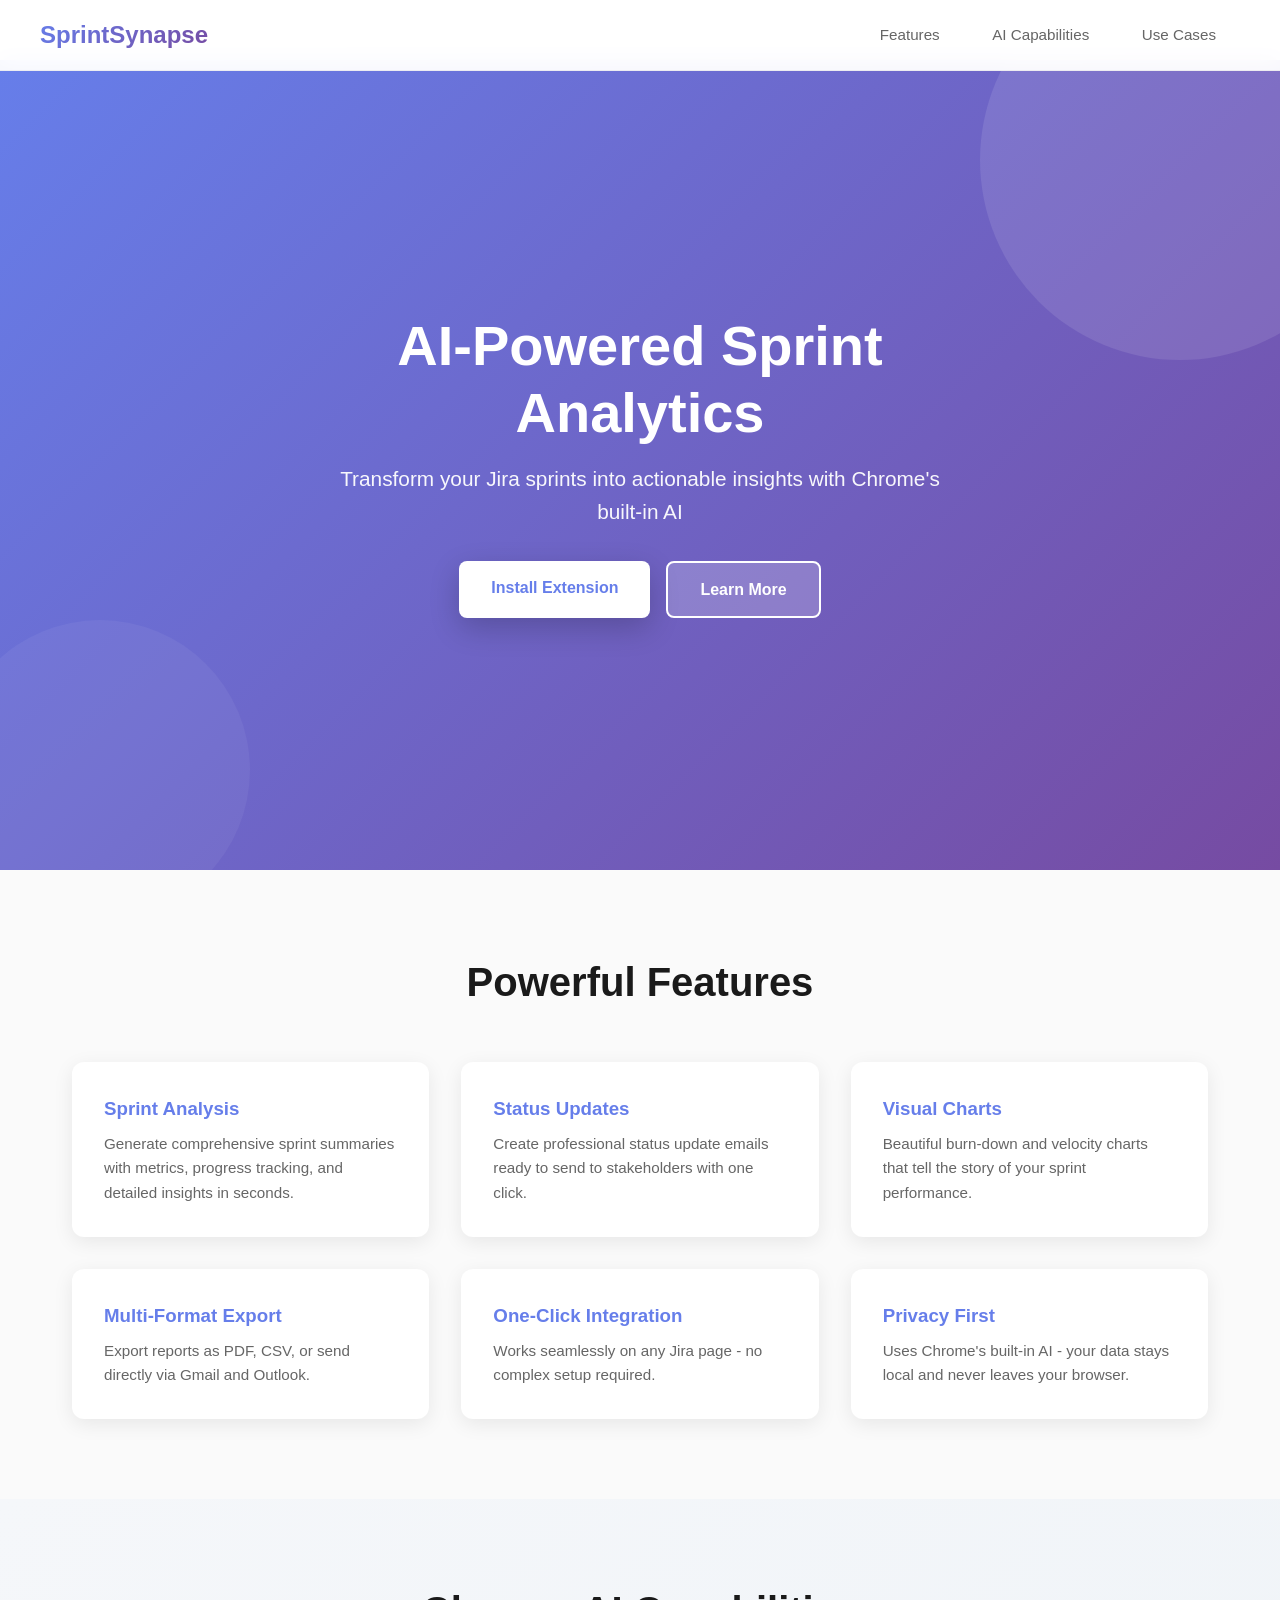
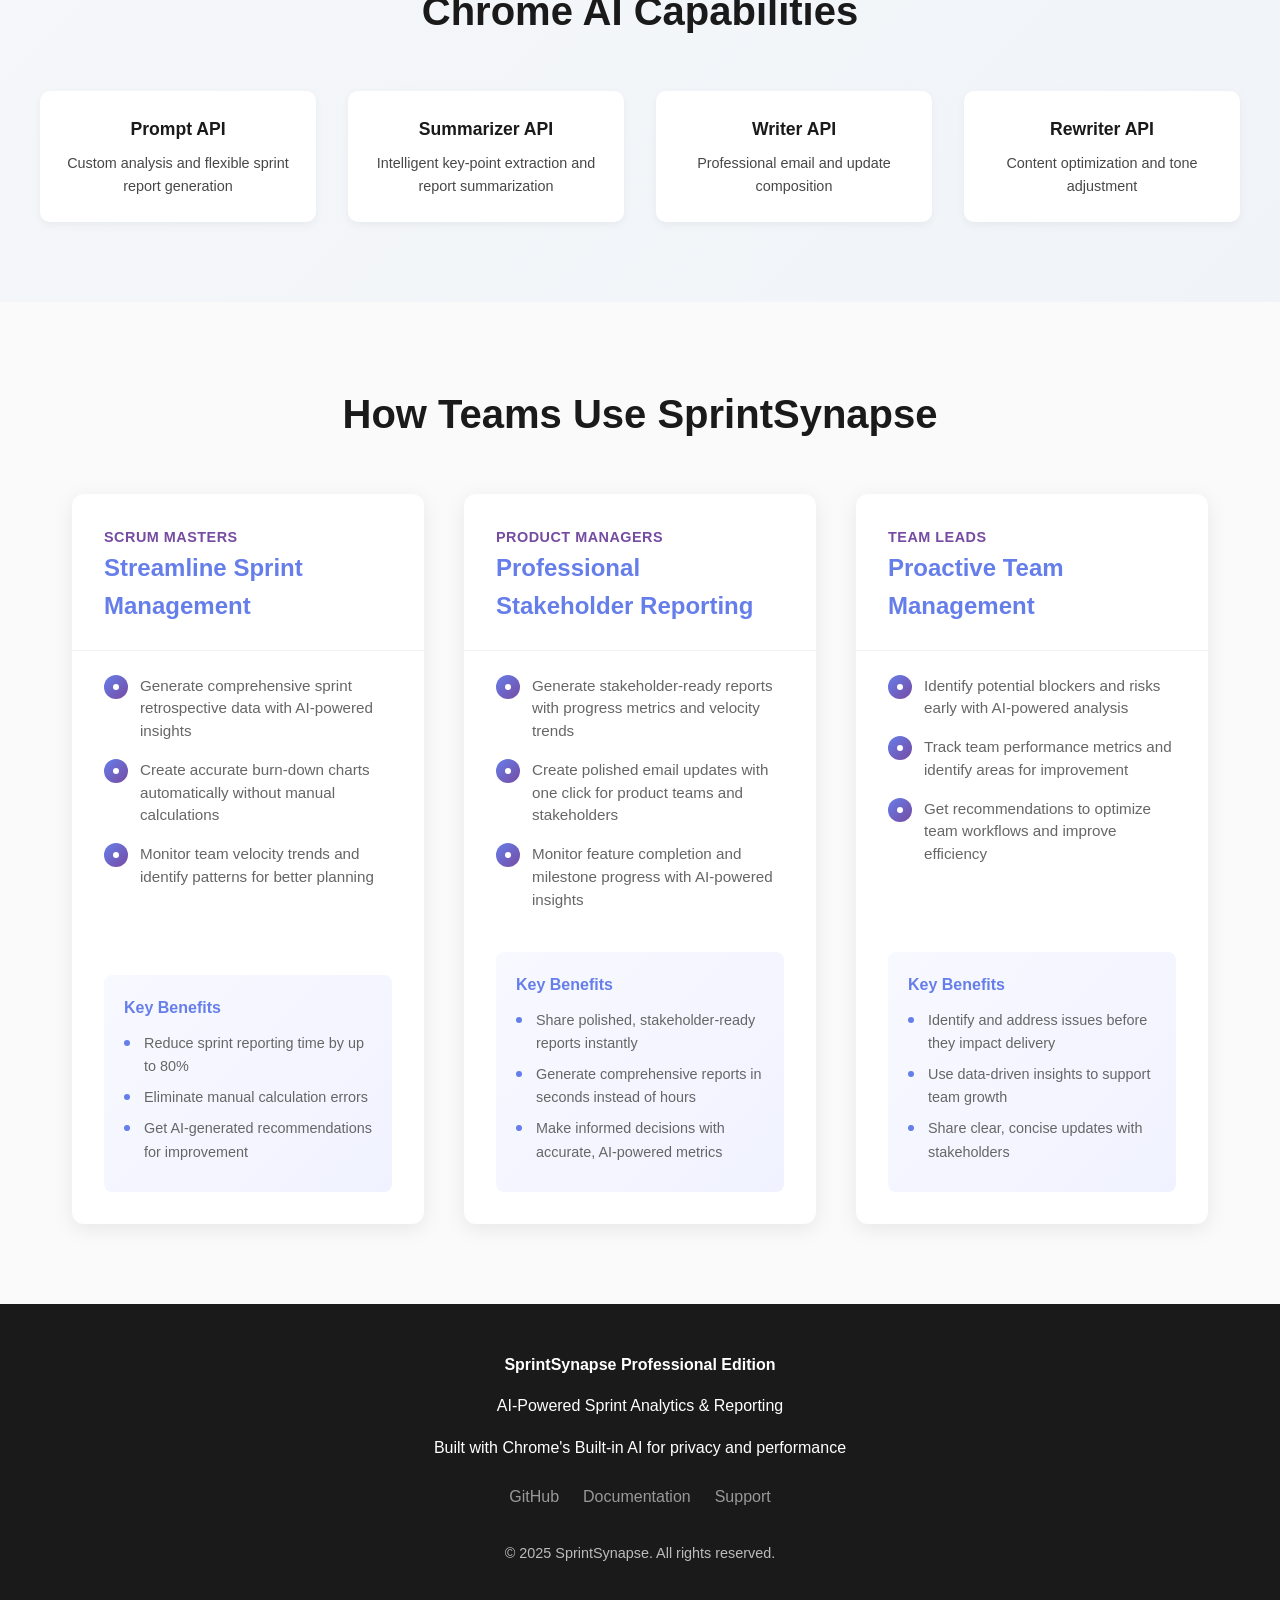
==== index.html @ 49aaa430 "Create index.html" ====
<!DOCTYPE html>
<html lang="en">
<head>
    <meta charset="UTF-8">
    <meta name="viewport" content="width=device-width, initial-scale=1.0">
    <title>SprintSynapse - AI-Powered Sprint Analytics</title>
    <style>
        * {
            margin: 0;
            padding: 0;
            box-sizing: border-box;
        }

        body {
            font-family: -apple-system, BlinkMacSystemFont, 'Segoe UI', Roboto, 'Helvetica Neue', Arial, sans-serif;
            line-height: 1.6;
            color: #1a1a1a;
            background: #fafafa;
            overflow-x: hidden;
        }

        /* Navigation */
        nav {
            position: fixed;
            top: 0;
            width: 100%;
            backdrop-filter: blur(10px);
            background: rgba(255, 255, 255, 0.95);
            z-index: 1000;
            border-bottom: 1px solid rgba(0, 0, 0, 0.05);
            padding: 1rem 2rem;
        }

        nav .container {
            max-width: 1200px;
            margin: 0 auto;
            display: flex;
            justify-content: space-between;
            align-items: center;
        }

        .logo {
            font-size: 1.5rem;
            font-weight: 700;
            background: linear-gradient(135deg, #667eea, #764ba2);
            -webkit-background-clip: text;
            -webkit-text-fill-color: transparent;
            background-clip: text;
        }

        nav a {
            color: #666;
            text-decoration: none;
            margin: 0 1.5rem;
            font-size: 0.95rem;
            transition: color 0.3s;
        }

        nav a:hover {
            color: #667eea;
        }

        /* Hero Section */
        .hero {
            margin-top: 60px;
            min-height: 90vh;
            background: linear-gradient(135deg, #667eea 0%, #764ba2 100%);
            color: white;
            display: flex;
            align-items: center;
            justify-content: center;
            position: relative;
            overflow: hidden;
        }

        .hero::before {
            content: '';
            position: absolute;
            width: 400px;
            height: 400px;
            background: rgba(255, 255, 255, 0.1);
            border-radius: 50%;
            top: -100px;
            right: -100px;
            animation: float 6s ease-in-out infinite;
        }

        .hero::after {
            content: '';
            position: absolute;
            width: 300px;
            height: 300px;
            background: rgba(255, 255, 255, 0.05);
            border-radius: 50%;
            bottom: -50px;
            left: -50px;
            animation: float 8s ease-in-out infinite reverse;
        }

        @keyframes float {
            0%, 100% { transform: translateY(0px); }
            50% { transform: translateY(30px); }
        }

        .hero-content {
            position: relative;
            z-index: 1;
            text-align: center;
            max-width: 700px;
            padding: 2rem;
        }

        .hero h1 {
            font-size: 3.5rem;
            margin-bottom: 1rem;
            line-height: 1.2;
        }

        .hero p {
            font-size: 1.3rem;
            margin-bottom: 2rem;
            opacity: 0.95;
        }

        .cta-buttons {
            display: flex;
            gap: 1rem;
            justify-content: center;
            flex-wrap: wrap;
        }

        .btn {
            padding: 14px 32px;
            border: none;
            border-radius: 8px;
            cursor: pointer;
            font-weight: 600;
            font-size: 1rem;
            transition: all 0.3s;
            text-decoration: none;
            display: inline-block;
        }

        .btn-primary {
            background: white;
            color: #667eea;
            box-shadow: 0 10px 30px rgba(0, 0, 0, 0.2);
        }

        .btn-primary:hover {
            transform: translateY(-2px);
            box-shadow: 0 15px 40px rgba(0, 0, 0, 0.3);
        }

        .btn-secondary {
            background: rgba(255, 255, 255, 0.2);
            color: white;
            border: 2px solid white;
        }

        .btn-secondary:hover {
            background: rgba(255, 255, 255, 0.3);
            transform: translateY(-2px);
        }

        /* Features Section */
        .features {
            padding: 5rem 2rem;
            max-width: 1200px;
            margin: 0 auto;
        }

        .section-title {
            text-align: center;
            font-size: 2.5rem;
            margin-bottom: 3rem;
            color: #1a1a1a;
        }

        .features-grid {
            display: grid;
            grid-template-columns: repeat(auto-fit, minmax(300px, 1fr));
            gap: 2rem;
        }

        .feature-card {
            background: white;
            padding: 2rem;
            border-radius: 12px;
            box-shadow: 0 5px 20px rgba(0, 0, 0, 0.08);
            transition: all 0.3s;
        }

        .feature-card:hover {
            transform: translateY(-5px);
            box-shadow: 0 15px 40px rgba(0, 0, 0, 0.15);
        }

        .feature-card h3 {
            margin-bottom: 0.5rem;
            color: #667eea;
        }

        .feature-card p {
            color: #666;
            font-size: 0.95rem;
        }

        /* AI Features */
        .ai-features {
            background: linear-gradient(135deg, #f5f7fa, #f0f4f8);
            padding: 5rem 2rem;
        }

        .ai-features .section-title {
            margin-bottom: 3rem;
        }

        .ai-grid {
            display: grid;
            grid-template-columns: repeat(auto-fit, minmax(250px, 1fr));
            gap: 2rem;
            max-width: 1200px;
            margin: 0 auto;
        }

        .ai-badge {
            background: white;
            padding: 1.5rem;
            border-radius: 10px;
            text-align: center;
            box-shadow: 0 3px 10px rgba(0, 0, 0, 0.05);
            transition: all 0.3s;
        }

        .ai-badge:hover {
            background: linear-gradient(135deg, #667eea, #764ba2);
            color: white;
            transform: scale(1.05);
        }

        .ai-badge h4 {
            margin-bottom: 0.5rem;
            font-size: 1.1rem;
        }

        .ai-badge p {
            font-size: 0.9rem;
            opacity: 0.8;
        }

        /* Updated Use Cases Section */
        .use-cases {
            max-width: 1200px;
            margin: 0 auto;
            padding: 5rem 2rem;
        }

        .use-cases-grid {
            display: grid;
            grid-template-columns: repeat(auto-fit, minmax(350px, 1fr));
            gap: 2.5rem;
        }

        .use-case-card {
            background: white;
            border-radius: 12px;
            overflow: hidden;
            box-shadow: 0 5px 20px rgba(0, 0, 0, 0.08);
            transition: all 0.3s ease;
            height: 100%;
            display: flex;
            flex-direction: column;
        }

        .use-case-card:hover {
            transform: translateY(-8px);
            box-shadow: 0 15px 40px rgba(0, 0, 0, 0.15);
        }

        .use-case-header {
            padding: 2rem 2rem 1rem;
            border-bottom: 1px solid rgba(0, 0, 0, 0.05);
        }

        .use-case-header h3 {
            font-size: 1.5rem;
            margin-bottom: 0.5rem;
            color: #667eea;
        }

        .use-case-role {
            color: #764ba2;
            font-weight: 600;
            font-size: 0.9rem;
            text-transform: uppercase;
            letter-spacing: 0.5px;
        }

        .use-case-body {
            padding: 1.5rem 2rem 2rem;
            flex-grow: 1;
            display: flex;
            flex-direction: column;
        }

        .use-case-features {
            margin-bottom: 1.5rem;
            flex-grow: 1;
        }

        .use-case-feature {
            display: flex;
            align-items: flex-start;
            margin-bottom: 1rem;
        }

        .feature-icon {
            width: 24px;
            height: 24px;
            background: linear-gradient(135deg, #667eea, #764ba2);
            border-radius: 50%;
            display: flex;
            align-items: center;
            justify-content: center;
            margin-right: 12px;
            flex-shrink: 0;
        }

        .feature-icon::after {
            content: '';
            width: 6px;
            height: 6px;
            background: white;
            border-radius: 50%;
        }

        .use-case-feature p {
            color: #666;
            font-size: 0.95rem;
            line-height: 1.5;
        }

        .use-case-benefits {
            background: linear-gradient(135deg, #f8f9ff, #f0f2ff);
            border-radius: 8px;
            padding: 1.25rem;
        }

        .use-case-benefits h4 {
            font-size: 1rem;
            margin-bottom: 0.75rem;
            color: #667eea;
        }

        .benefits-list {
            list-style: none;
        }

        .benefits-list li {
            position: relative;
            padding-left: 1.25rem;
            margin-bottom: 0.5rem;
            color: #666;
            font-size: 0.9rem;
        }

        .benefits-list li:before {
            content: '';
            position: absolute;
            left: 0;
            top: 0.5rem;
            width: 6px;
            height: 6px;
            background: #667eea;
            border-radius: 50%;
        }

        /* Footer */
        footer {
            background: #1a1a1a;
            color: white;
            padding: 3rem 2rem;
            text-align: center;
        }

        footer p {
            margin-bottom: 1rem;
        }

        .social-links {
            display: flex;
            justify-content: center;
            gap: 1.5rem;
            margin-top: 1.5rem;
        }

        .social-links a {
            color: #999;
            text-decoration: none;
            transition: color 0.3s;
        }

        .social-links a:hover {
            color: #667eea;
        }

        /* Responsive */
        @media (max-width: 768px) {
            .hero h1 {
                font-size: 2rem;
            }

            .hero p {
                font-size: 1rem;
            }

            .section-title {
                font-size: 1.8rem;
            }

            .use-cases-grid {
                grid-template-columns: 1fr;
            }

            nav a {
                display: none;
            }
        }
    </style>
</head>
<body>
    <!-- Navigation -->
    <nav>
        <div class="container">
            <div class="logo">SprintSynapse</div>
            <div>
                <a href="#features">Features</a>
                <a href="#ai">AI Capabilities</a>
                <a href="#uses">Use Cases</a>
            </div>
        </div>
    </nav>

    <!-- Hero Section -->
    <section class="hero">
        <div class="hero-content">
            <h1>AI-Powered Sprint Analytics</h1>
            <p>Transform your Jira sprints into actionable insights with Chrome's built-in AI</p>
            <div class="cta-buttons">
                <a href="#" class="btn btn-primary">Install Extension</a>
                <a href="#features" class="btn btn-secondary">Learn More</a>
            </div>
        </div>
    </section>

    <!-- Features Section -->
    <section id="features" class="features">
        <h2 class="section-title">Powerful Features</h2>
        <div class="features-grid">
            <div class="feature-card">
                <h3>Sprint Analysis</h3>
                <p>Generate comprehensive sprint summaries with metrics, progress tracking, and detailed insights in seconds.</p>
            </div>
            <div class="feature-card">
                <h3>Status Updates</h3>
                <p>Create professional status update emails ready to send to stakeholders with one click.</p>
            </div>
            <div class="feature-card">
                <h3>Visual Charts</h3>
                <p>Beautiful burn-down and velocity charts that tell the story of your sprint performance.</p>
            </div>
            <div class="feature-card">
                <h3>Multi-Format Export</h3>
                <p>Export reports as PDF, CSV, or send directly via Gmail and Outlook.</p>
            </div>
            <div class="feature-card">
                <h3>One-Click Integration</h3>
                <p>Works seamlessly on any Jira page - no complex setup required.</p>
            </div>
            <div class="feature-card">
                <h3>Privacy First</h3>
                <p>Uses Chrome's built-in AI - your data stays local and never leaves your browser.</p>
            </div>
        </div>
    </section>

    <!-- AI Capabilities Section -->
    <section id="ai" class="ai-features">
        <h2 class="section-title">Chrome AI Capabilities</h2>
        <div class="ai-grid">
            <div class="ai-badge">
                <h4>Prompt API</h4>
                <p>Custom analysis and flexible sprint report generation</p>
            </div>
            <div class="ai-badge">
                <h4>Summarizer API</h4>
                <p>Intelligent key-point extraction and report summarization</p>
            </div>
            <div class="ai-badge">
                <h4>Writer API</h4>
                <p>Professional email and update composition</p>
            </div>
            <div class="ai-badge">
                <h4>Rewriter API</h4>
                <p>Content optimization and tone adjustment</p>
            </div>
        </div>
    </section>

    <!-- Updated Use Cases Section -->
    <section id="uses" class="use-cases">
        <h2 class="section-title">How Teams Use SprintSynapse</h2>
        
        <div class="use-cases-grid">
            <div class="use-case-card">
                <div class="use-case-header">
                    <div class="use-case-role">Scrum Masters</div>
                    <h3>Streamline Sprint Management</h3>
                </div>
                <div class="use-case-body">
                    <div class="use-case-features">
                        <div class="use-case-feature">
                            <div class="feature-icon"></div>
                            <p>Generate comprehensive sprint retrospective data with AI-powered insights</p>
                        </div>
                        <div class="use-case-feature">
                            <div class="feature-icon"></div>
                            <p>Create accurate burn-down charts automatically without manual calculations</p>
                        </div>
                        <div class="use-case-feature">
                            <div class="feature-icon"></div>
                            <p>Monitor team velocity trends and identify patterns for better planning</p>
                        </div>
                    </div>
                    <div class="use-case-benefits">
                        <h4>Key Benefits</h4>
                        <ul class="benefits-list">
                            <li>Reduce sprint reporting time by up to 80%</li>
                            <li>Eliminate manual calculation errors</li>
                            <li>Get AI-generated recommendations for improvement</li>
                        </ul>
                    </div>
                </div>
            </div>

            <div class="use-case-card">
                <div class="use-case-header">
                    <div class="use-case-role">Product Managers</div>
                    <h3>Professional Stakeholder Reporting</h3>
                </div>
                <div class="use-case-body">
                    <div class="use-case-features">
                        <div class="use-case-feature">
                            <div class="feature-icon"></div>
                            <p>Generate stakeholder-ready reports with progress metrics and velocity trends</p>
                        </div>
                        <div class="use-case-feature">
                            <div class="feature-icon"></div>
                            <p>Create polished email updates with one click for product teams and stakeholders</p>
                        </div>
                        <div class="use-case-feature">
                            <div class="feature-icon"></div>
                            <p>Monitor feature completion and milestone progress with AI-powered insights</p>
                        </div>
                    </div>
                    <div class="use-case-benefits">
                        <h4>Key Benefits</h4>
                        <ul class="benefits-list">
                            <li>Share polished, stakeholder-ready reports instantly</li>
                            <li>Generate comprehensive reports in seconds instead of hours</li>
                            <li>Make informed decisions with accurate, AI-powered metrics</li>
                        </ul>
                    </div>
                </div>
            </div>

            <div class="use-case-card">
                <div class="use-case-header">
                    <div class="use-case-role">Team Leads</div>
                    <h3>Proactive Team Management</h3>
                </div>
                <div class="use-case-body">
                    <div class="use-case-features">
                        <div class="use-case-feature">
                            <div class="feature-icon"></div>
                            <p>Identify potential blockers and risks early with AI-powered analysis</p>
                        </div>
                        <div class="use-case-feature">
                            <div class="feature-icon"></div>
                            <p>Track team performance metrics and identify areas for improvement</p>
                        </div>
                        <div class="use-case-feature">
                            <div class="feature-icon"></div>
                            <p>Get recommendations to optimize team workflows and improve efficiency</p>
                        </div>
                    </div>
                    <div class="use-case-benefits">
                        <h4>Key Benefits</h4>
                        <ul class="benefits-list">
                            <li>Identify and address issues before they impact delivery</li>
                            <li>Use data-driven insights to support team growth</li>
                            <li>Share clear, concise updates with stakeholders</li>
                        </ul>
                    </div>
                </div>
            </div>
        </div>
    </section>

    <!-- Footer -->
    <footer>
        <p><strong>SprintSynapse Professional Edition</strong></p>
        <p>AI-Powered Sprint Analytics & Reporting</p>
        <p>Built with Chrome's Built-in AI for privacy and performance</p>
        <div class="social-links">
            <a href="#">GitHub</a>
            <a href="#">Documentation</a>
            <a href="#">Support</a>
        </div>
        <p style="margin-top: 2rem; font-size: 0.9rem; opacity: 0.7;">© 2025 SprintSynapse. All rights reserved.</p>
    </footer>
</body>
</html>
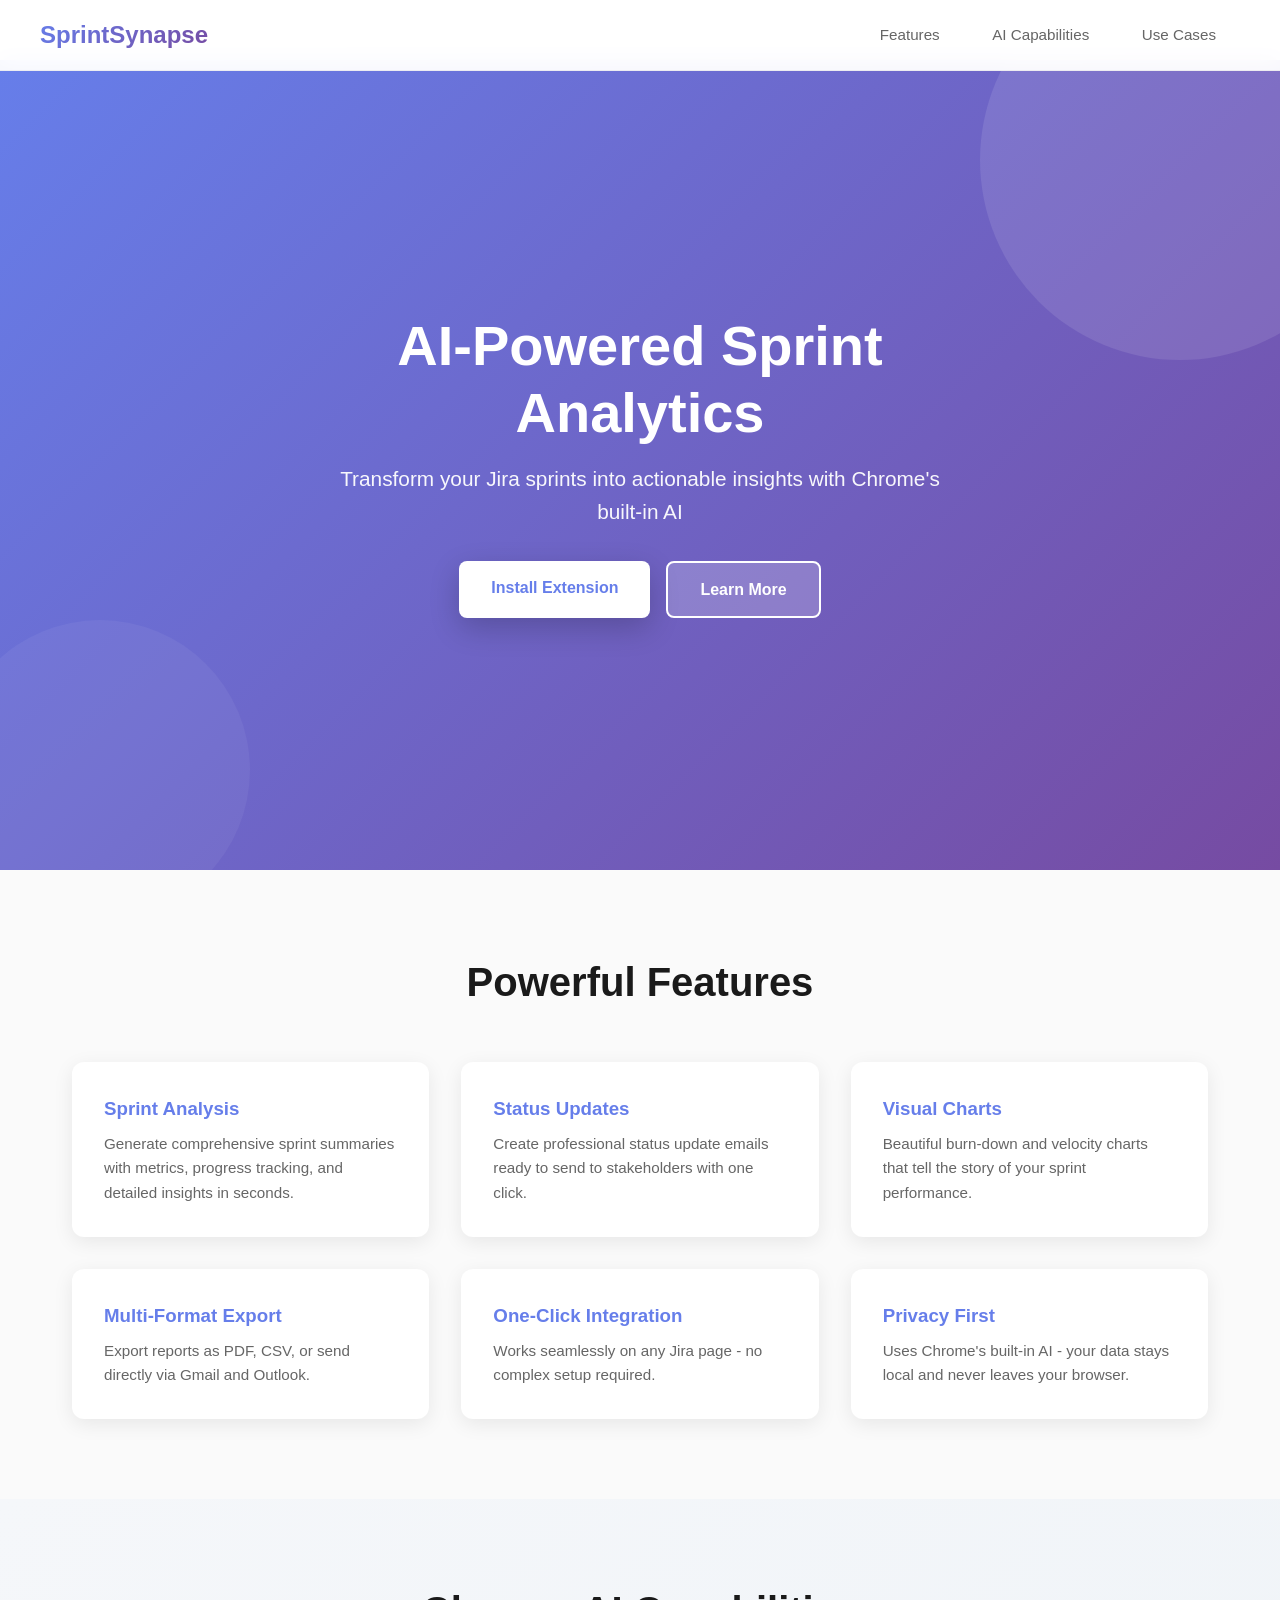
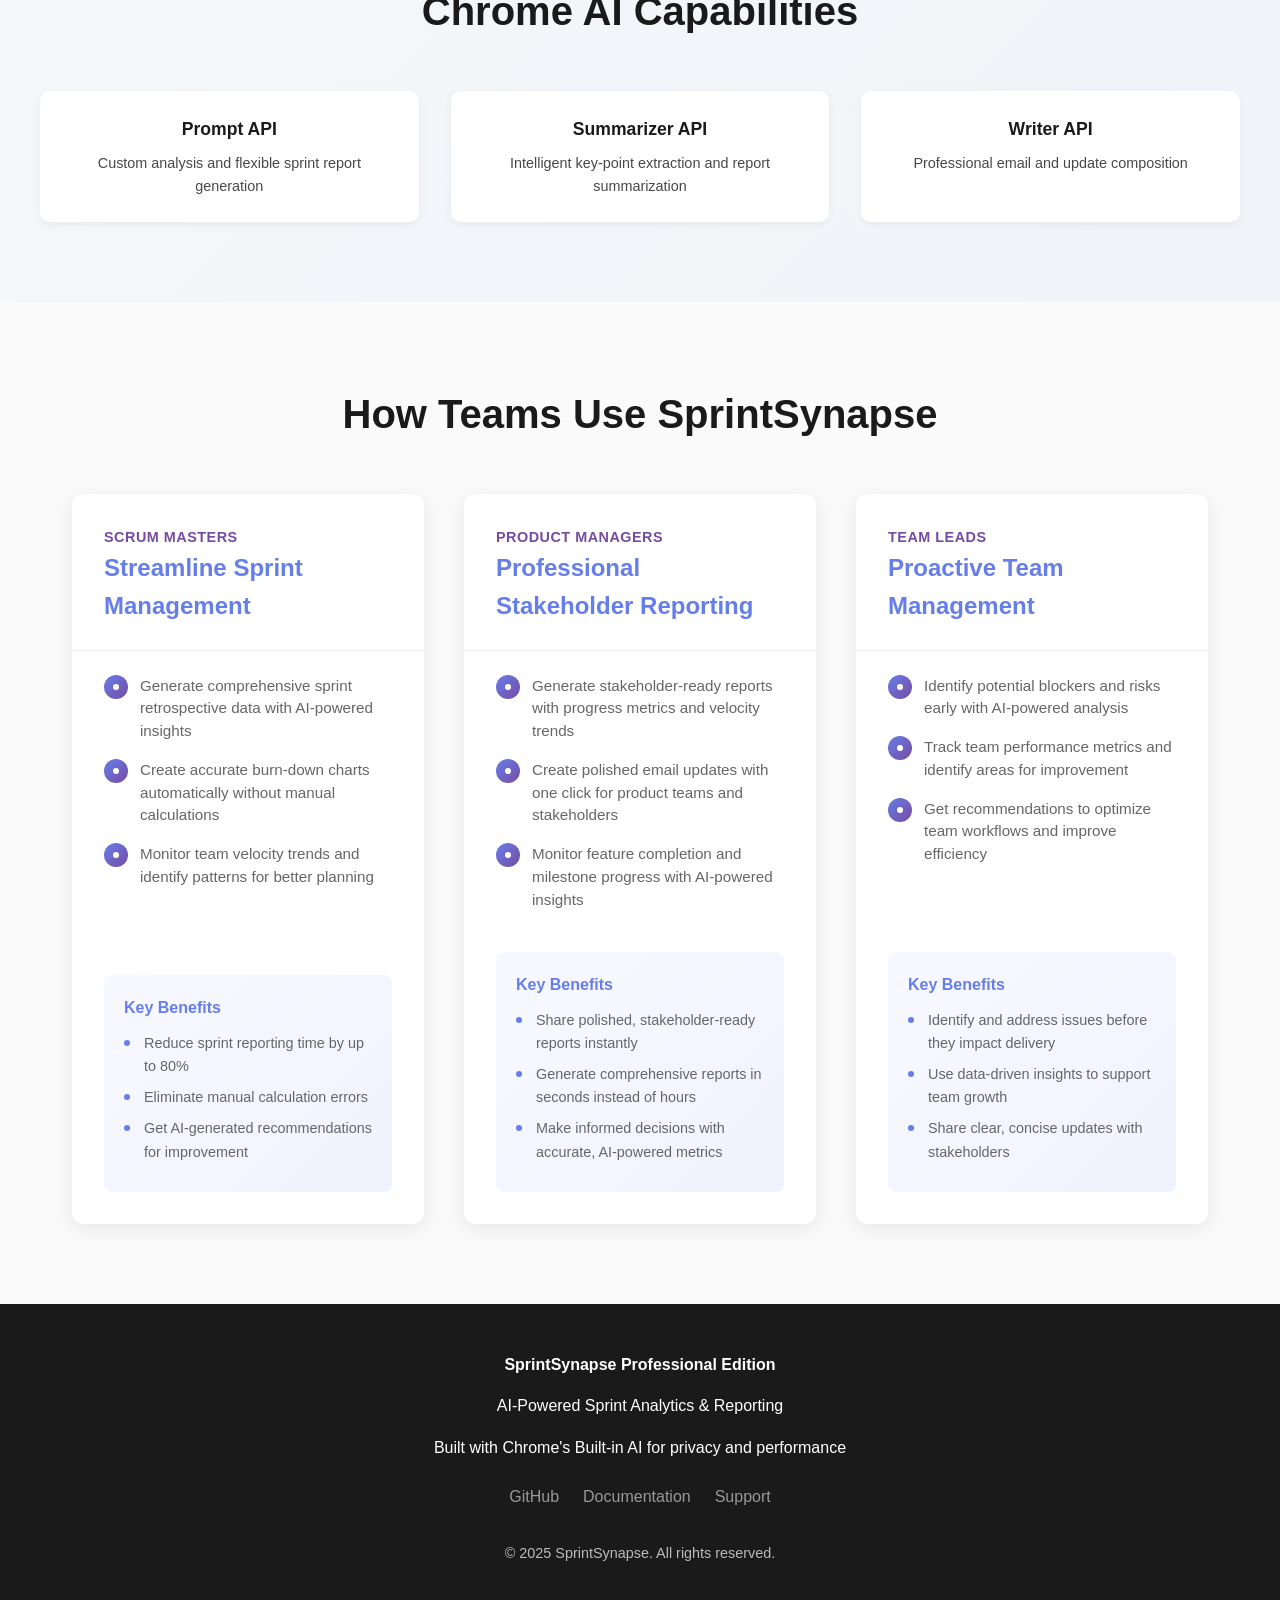
==== commit 6c4837a7: "Update index.html" ====
--- a/index.html
+++ b/index.html
@@ -218,10 +218,11 @@
 
         .ai-grid {
             display: grid;
-            grid-template-columns: repeat(auto-fit, minmax(250px, 1fr));
+            grid-template-columns: repeat(3, 1fr);
             gap: 2rem;
             max-width: 1200px;
             margin: 0 auto;
+            justify-items: stretch;
         }
 
         .ai-badge {
@@ -420,6 +421,10 @@
             }
 
             .use-cases-grid {
+                grid-template-columns: 1fr;
+            }
+
+            .ai-grid {
                 grid-template-columns: 1fr;
             }
 
@@ -448,7 +453,7 @@
             <h1>AI-Powered Sprint Analytics</h1>
             <p>Transform your Jira sprints into actionable insights with Chrome's built-in AI</p>
             <div class="cta-buttons">
-                <a href="#" class="btn btn-primary">Install Extension</a>
+                <a href="https://github.com/SuchithraChandrasekaran/sprintsynapse-chrome-ai" target="_blank" class="btn btn-primary">Install Extension</a>
                 <a href="#features" class="btn btn-secondary">Learn More</a>
             </div>
         </div>
@@ -500,10 +505,6 @@
             <div class="ai-badge">
                 <h4>Writer API</h4>
                 <p>Professional email and update composition</p>
-            </div>
-            <div class="ai-badge">
-                <h4>Rewriter API</h4>
-                <p>Content optimization and tone adjustment</p>
             </div>
         </div>
     </section>
@@ -614,9 +615,9 @@
         <p>AI-Powered Sprint Analytics & Reporting</p>
         <p>Built with Chrome's Built-in AI for privacy and performance</p>
         <div class="social-links">
-            <a href="#">GitHub</a>
-            <a href="#">Documentation</a>
-            <a href="#">Support</a>
+            <a href="https://github.com/SuchithraChandrasekaran/sprintsynapse-chrome-ai" target="_blank">GitHub</a>
+            <a href="https://github.com/SuchithraChandrasekaran/sprintsynapse-chrome-ai/wiki" target="_blank">Documentation</a>
+            <a href="https://github.com/SuchithraChandrasekaran/sprintsynapse-chrome-ai/wiki" target="_blank">Support</a>
         </div>
         <p style="margin-top: 2rem; font-size: 0.9rem; opacity: 0.7;">© 2025 SprintSynapse. All rights reserved.</p>
     </footer>
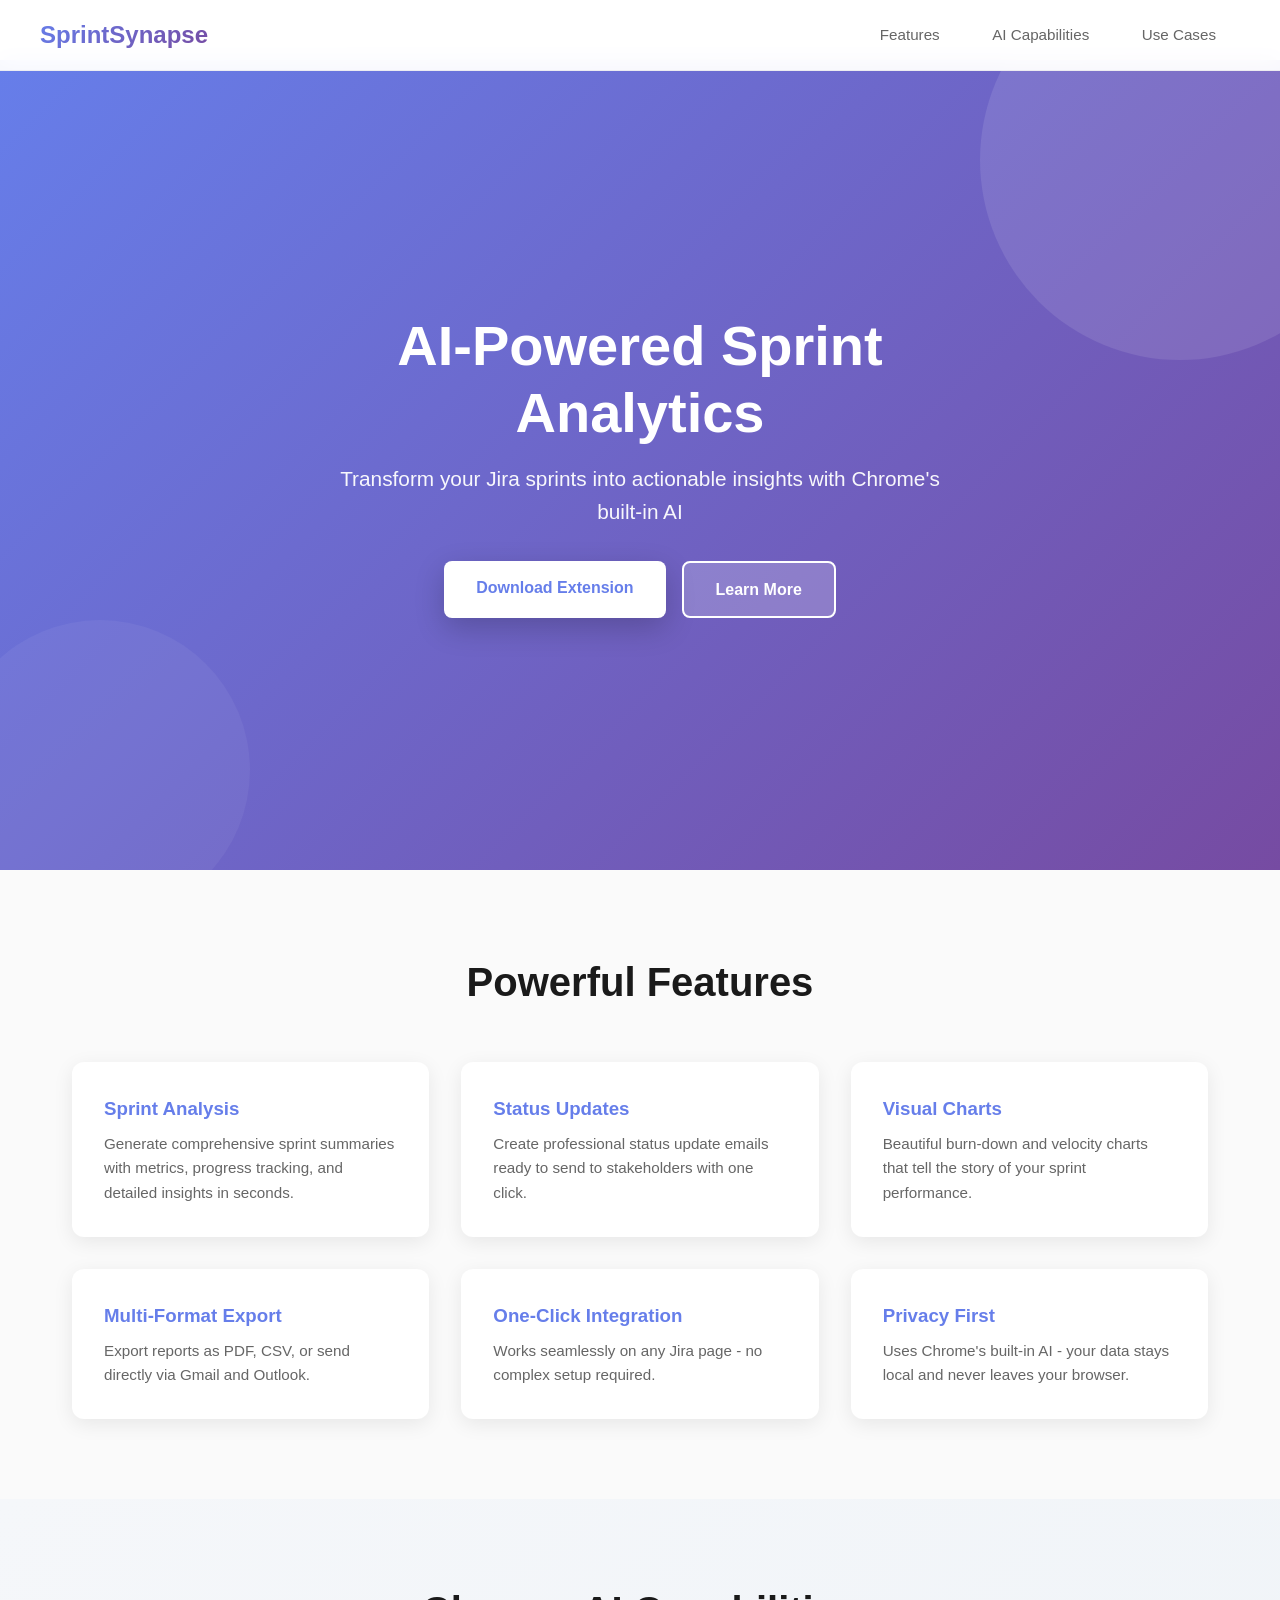
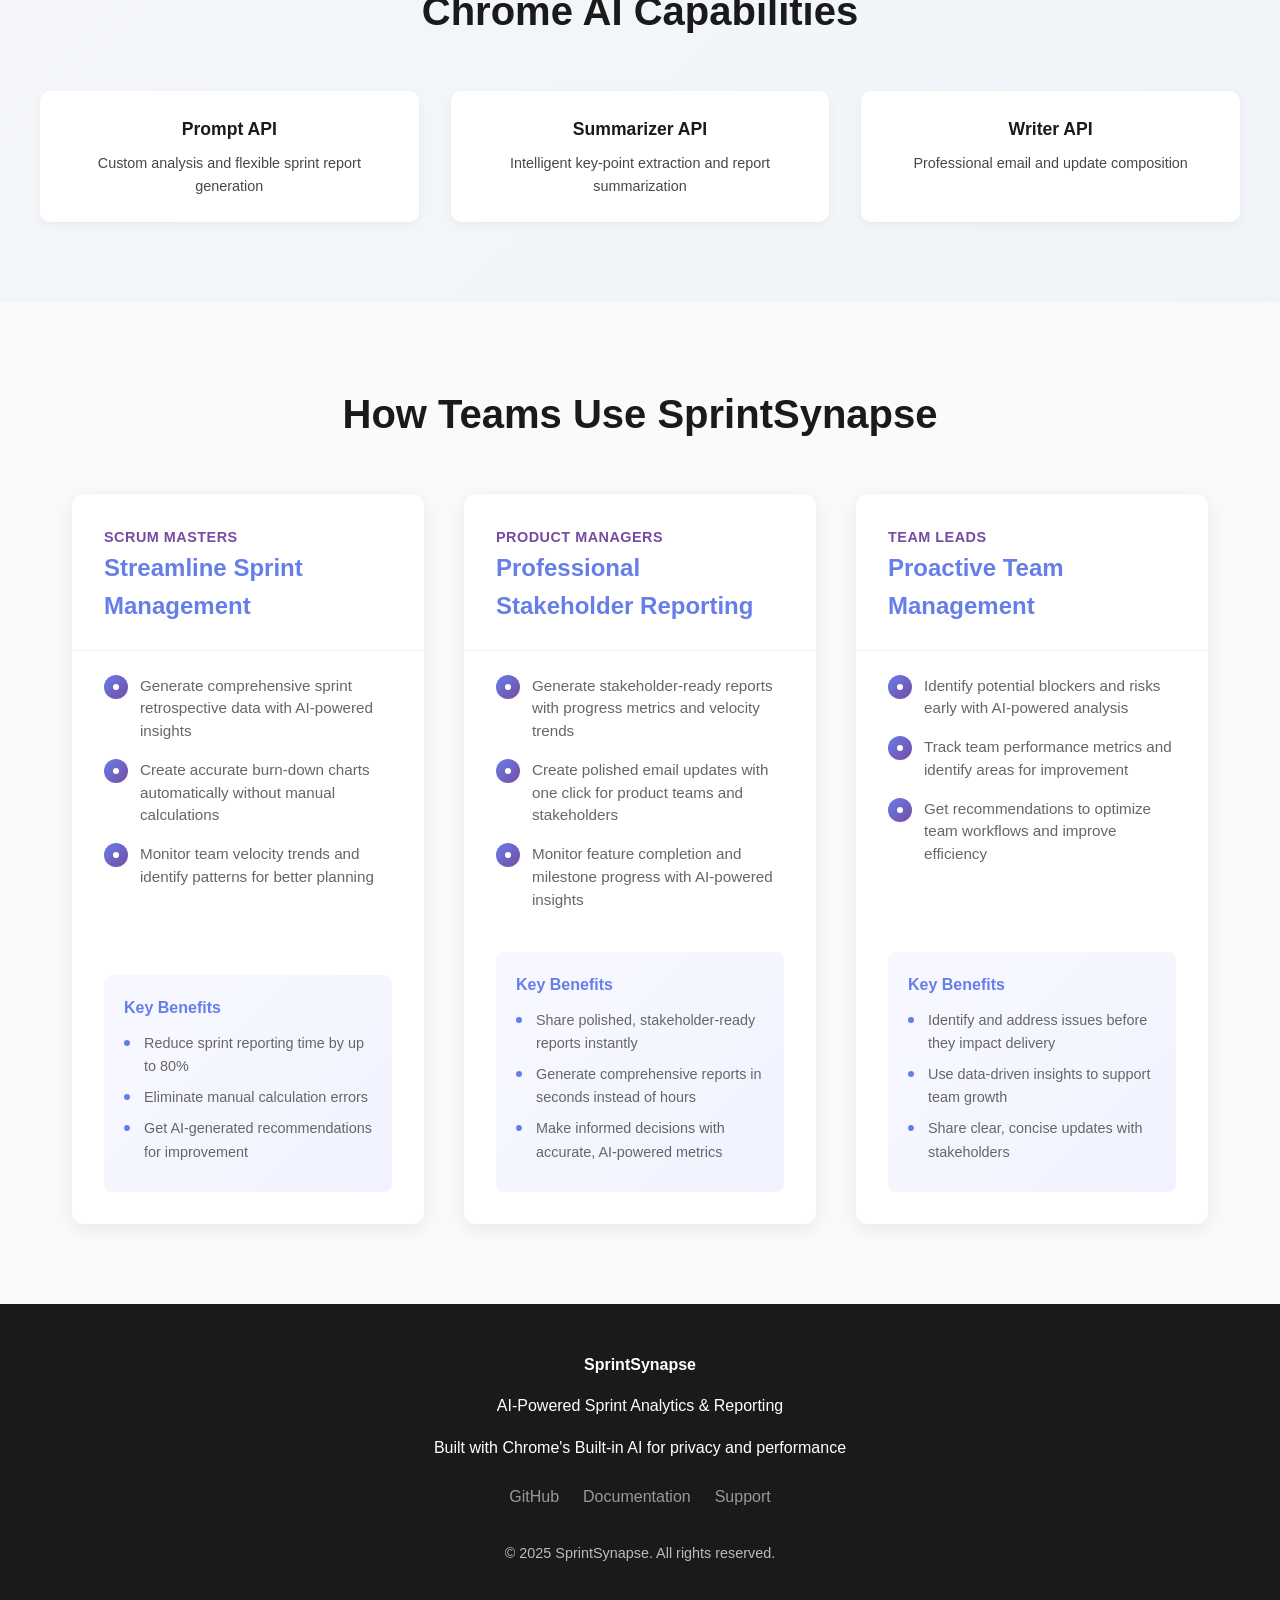
==== commit 7aaef438: "Updated code after E2E Testing" ====
--- a/index.html
+++ b/index.html
@@ -452,8 +452,10 @@
         <div class="hero-content">
             <h1>AI-Powered Sprint Analytics</h1>
             <p>Transform your Jira sprints into actionable insights with Chrome's built-in AI</p>
+
             <div class="cta-buttons">
-                <a href="https://github.com/SuchithraChandrasekaran/sprintsynapse-chrome-ai" target="_blank" class="btn btn-primary">Install Extension</a>
+                <a href="https://github.com/SuchithraChandrasekaran/sprintsynapse-chrome-ai/releases/download/v1.0.0/sprintsynapse-chrome-ai.zip" target="_blank" class="btn btn-primary" onclick="showDownloadAlert()">Download Extension</a>
+                
                 <a href="#features" class="btn btn-secondary">Learn More</a>
             </div>
         </div>
@@ -611,7 +613,7 @@
 
     <!-- Footer -->
     <footer>
-        <p><strong>SprintSynapse Professional Edition</strong></p>
+        <p><strong>SprintSynapse </strong></p>
         <p>AI-Powered Sprint Analytics & Reporting</p>
         <p>Built with Chrome's Built-in AI for privacy and performance</p>
         <div class="social-links">
